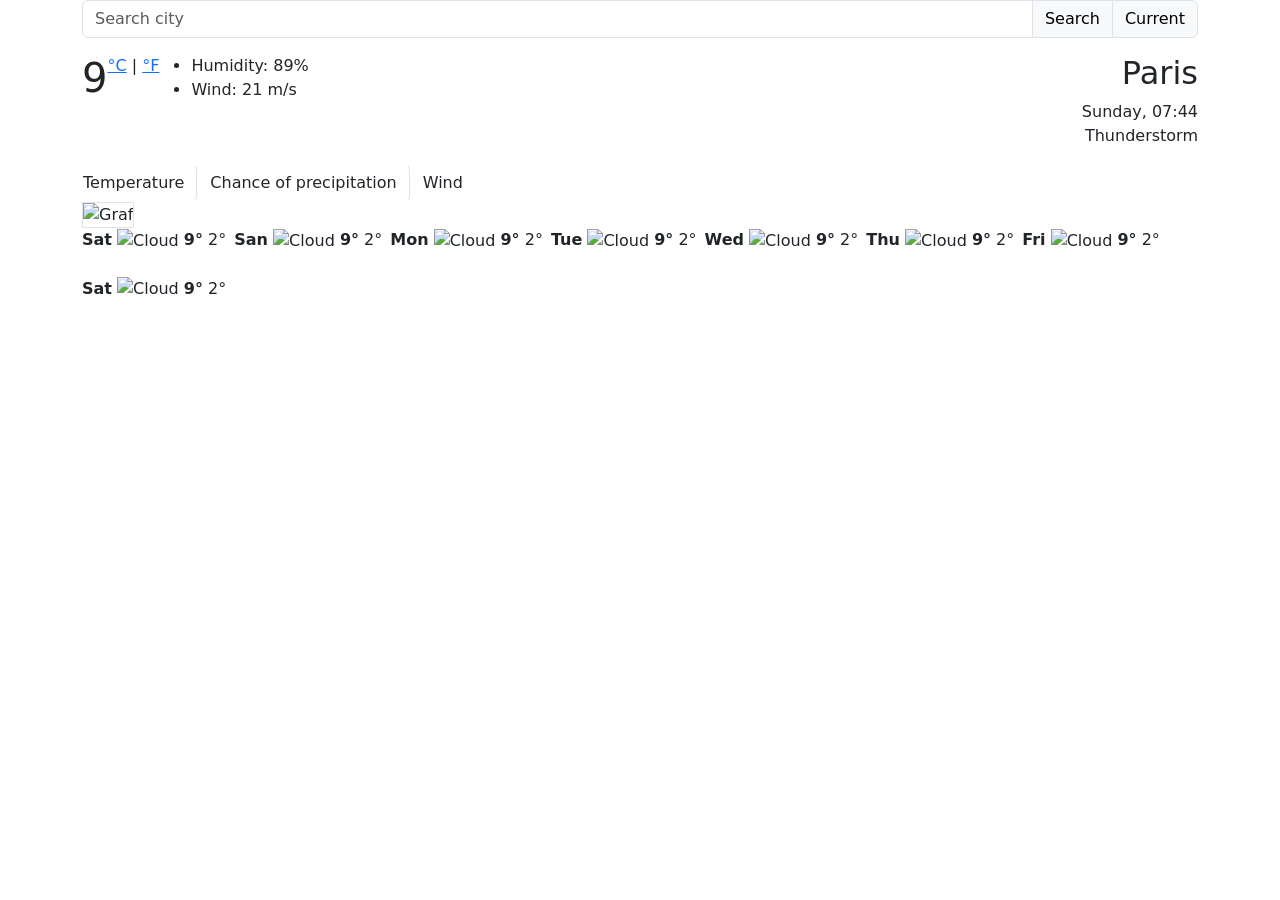
==== index.html @ 594b4033 "move in new directory" ====
<!DOCTYPE html>
<html>
  <head>
    <title>Parcel Sandbox</title>
    <meta charset="UTF-8" />
    <link href="src/styles.css" />
    <link
      href="https://cdn.jsdelivr.net/npm/bootstrap@5.0.2/dist/css/bootstrap.min.css"
      rel="stylesheet"
      integrity="sha384-EVSTQN3/azprG1Anm3QDgpJLIm9Nao0Yz1ztcQTwFspd3yD65VohhpuuCOmLASjC"
      crossorigin="anonymous"
    />
    <script src="https://cdn.jsdelivr.net/npm/axios@1.1.2/dist/axios.min.js"></script>
  </head>

  <body>
    <div class="container">
      <div class="search-container">
        <div class="input-group mb-3">
          <input
            type="text"
            class="form-control"
            placeholder="Search city"
            aria-describedby="search-button"
            id="search-input"
          />
          <button class="btn btn-light border" type="button" id="search-button">
            Search
          </button>
          <button
            class="btn btn-light border"
            type="button"
            id="current-button"
          >
            Current
          </button>
        </div>
      </div>

      <div class="row g-0 justify-content">
        <div class="col-8">
          <div class="row g-0 temp-img row-cols-auto">
            <div class="col">
              <img class="main_img" src="images/cloud_rain.png" alt="" />
            </div>
            <div class="col">
              <h1>9</h1>
            </div>
            <div class="col sub-text">
              <a href="#" id="link-celsius" class="link-temperature link-active"
                >°C</a
              >
              |
              <a href="#" id="link-fahrenheit" class="link-temperature">°F</a>
            </div>
            <div class="col-6 sub-text">
              <ul>
                <li>Humidity: <span id="humidity">89</span>%</li>
                <li>Wind: <span id="wind">21</span> m/s</li>
              </ul>
            </div>

            <p></p>
          </div>
        </div>
        <div class="col">
          <div class="row text-end">
            <div class="col">
              <h2>Paris</h2>
              <p class="sub-text">
                <span class="date"> Saturday </span>
                <br />
                <span class="weather-text"> Thunderstorm </span>
              </p>
            </div>
          </div>
        </div>
      </div>

      <div class="row row-cols-auto">
        <div class="col border-end btn temp-btn">Temperature</div>
        <div class="col border-end btn temp-btn">Chance of precipitation</div>
        <div class="col btn temp-btn">Wind</div>
      </div>
      <img class="img-graf border" src="images/graf.png" alt="Graf" />

      <div class="row text-center g-2 row-cols-auto">
        <div class="col w-kard">
          <p>
            <strong>Sat</strong>
            <img class="img_kart" src="images/cloud.png" alt="Cloud" />
            <strong>9°</strong> 2°
          </p>
        </div>
        <div class="col w-kard">
          <p>
            <strong>San</strong>
            <img class="img_kart" src="images/sun.png" alt="Cloud" />
            <strong>9°</strong> 2°
          </p>
        </div>
        <div class="col w-kard">
          <p>
            <strong>Mon</strong>
            <img class="img_kart" src="images/sun.png" alt="Cloud" />
            <strong>9°</strong> 2°
          </p>
        </div>
        <div class="col w-kard">
          <p>
            <strong>Tue</strong>
            <img class="img_kart" src="images/sun.png" alt="Cloud" />
            <strong>9°</strong> 2°
          </p>
        </div>
        <div class="col w-kard">
          <p>
            <strong>Wed</strong>
            <img class="img_kart" src="images/cloud.png" alt="Cloud" />
            <strong>9°</strong> 2°
          </p>
        </div>
        <div class="col w-kard">
          <p>
            <strong>Thu</strong>
            <img class="img_kart" src="images/cloud.png" alt="Cloud" />
            <strong>9°</strong> 2°
          </p>
        </div>
        <div class="col w-kard">
          <p>
            <strong>Fri</strong>
            <img class="img_kart" src="images/cloud_rain2.png" alt="Cloud" />
            <strong>9°</strong> 2°
          </p>
        </div>
        <div class="col w-kard">
          <p>
            <strong>Sat</strong>
            <img class="img_kart" src="images/cloud.png" alt="Cloud" />
            <strong>9°</strong> 2°
          </p>
        </div>
      </div>
    </div>

    <script src="src/index.js"></script>
  </body>
</html>
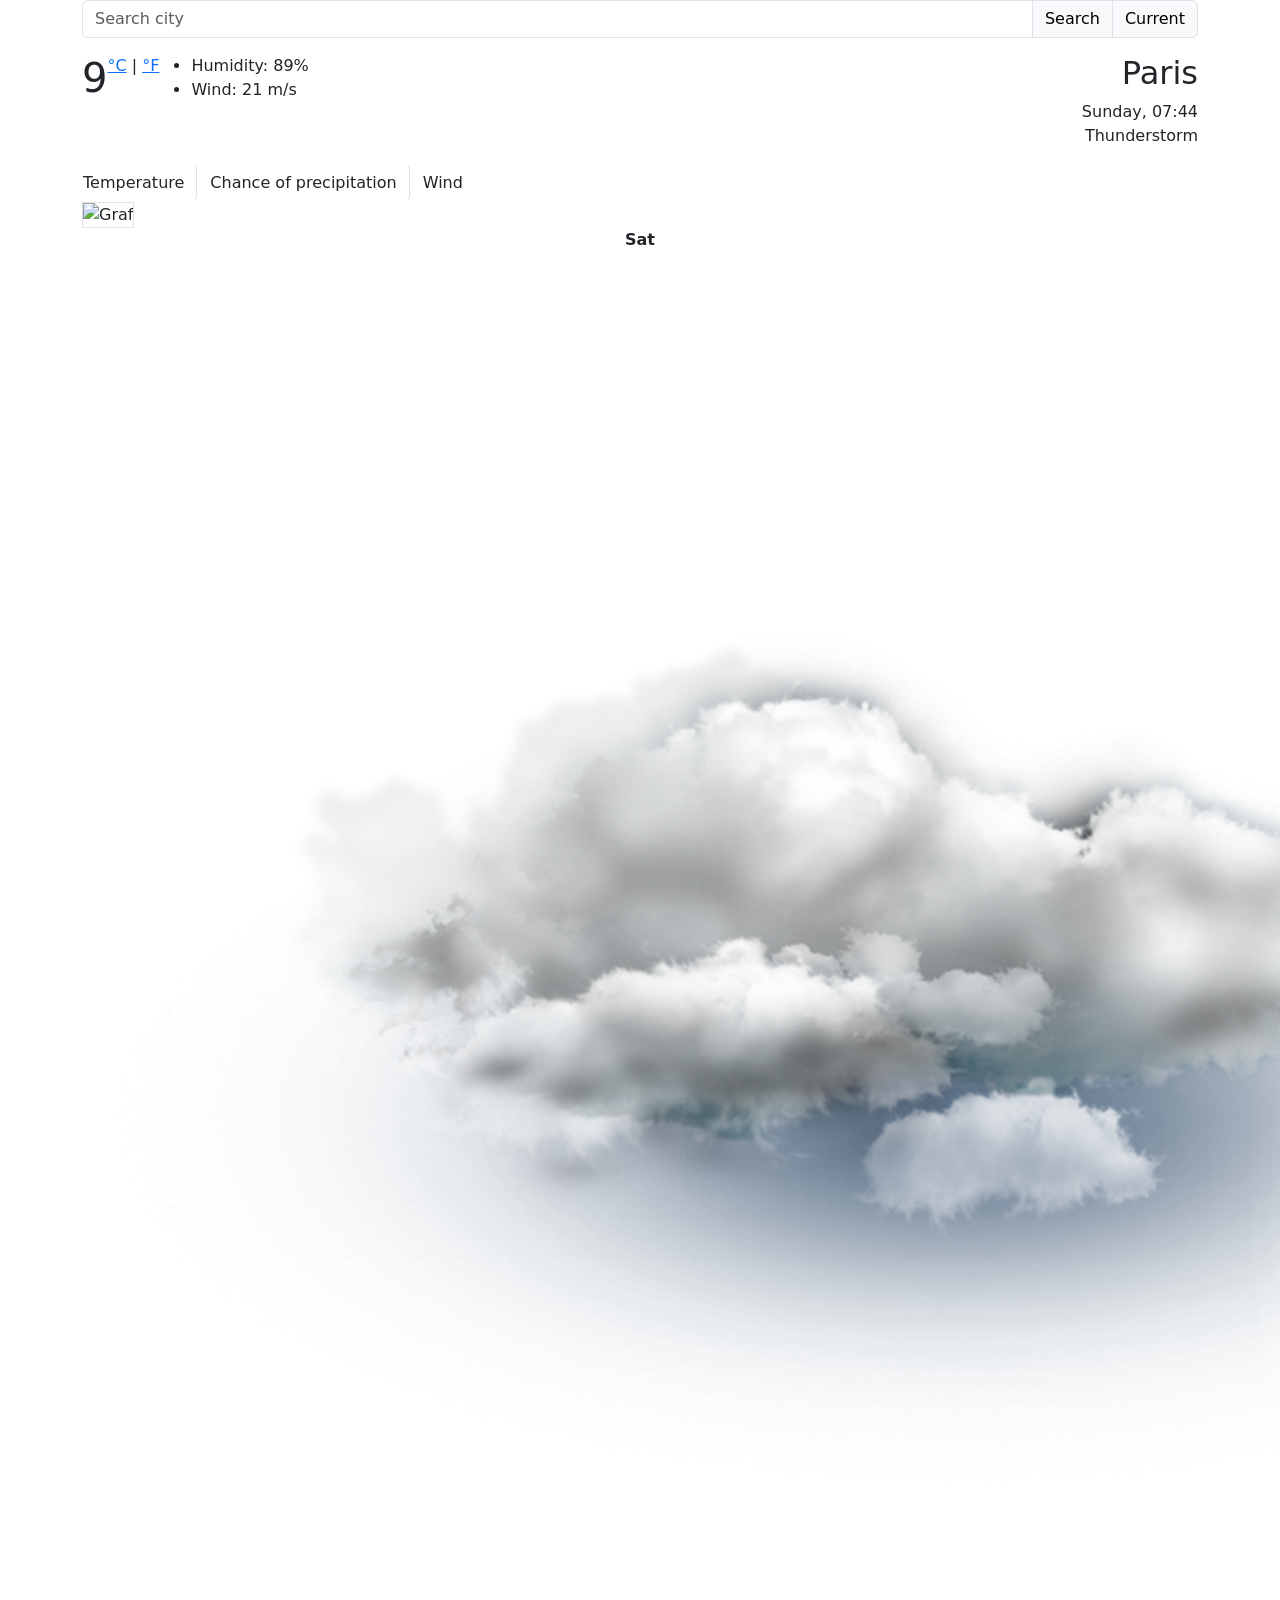
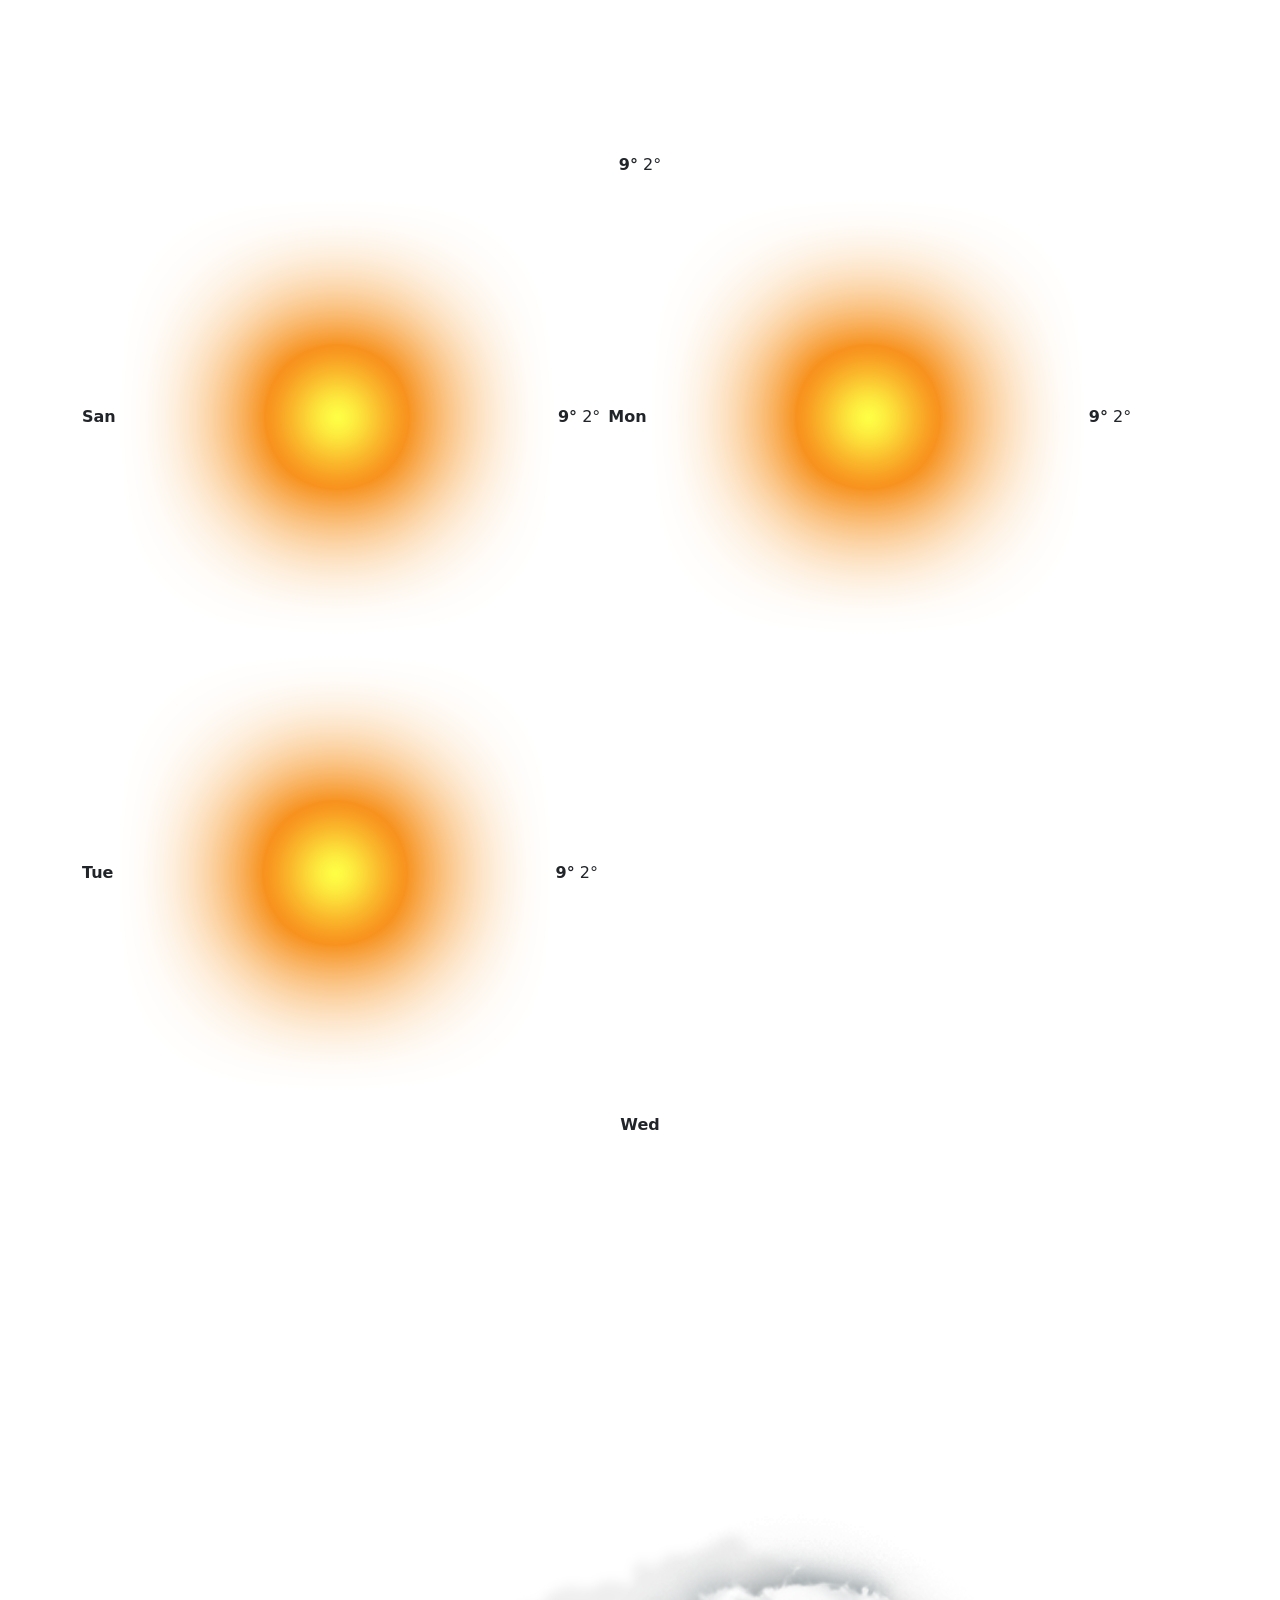
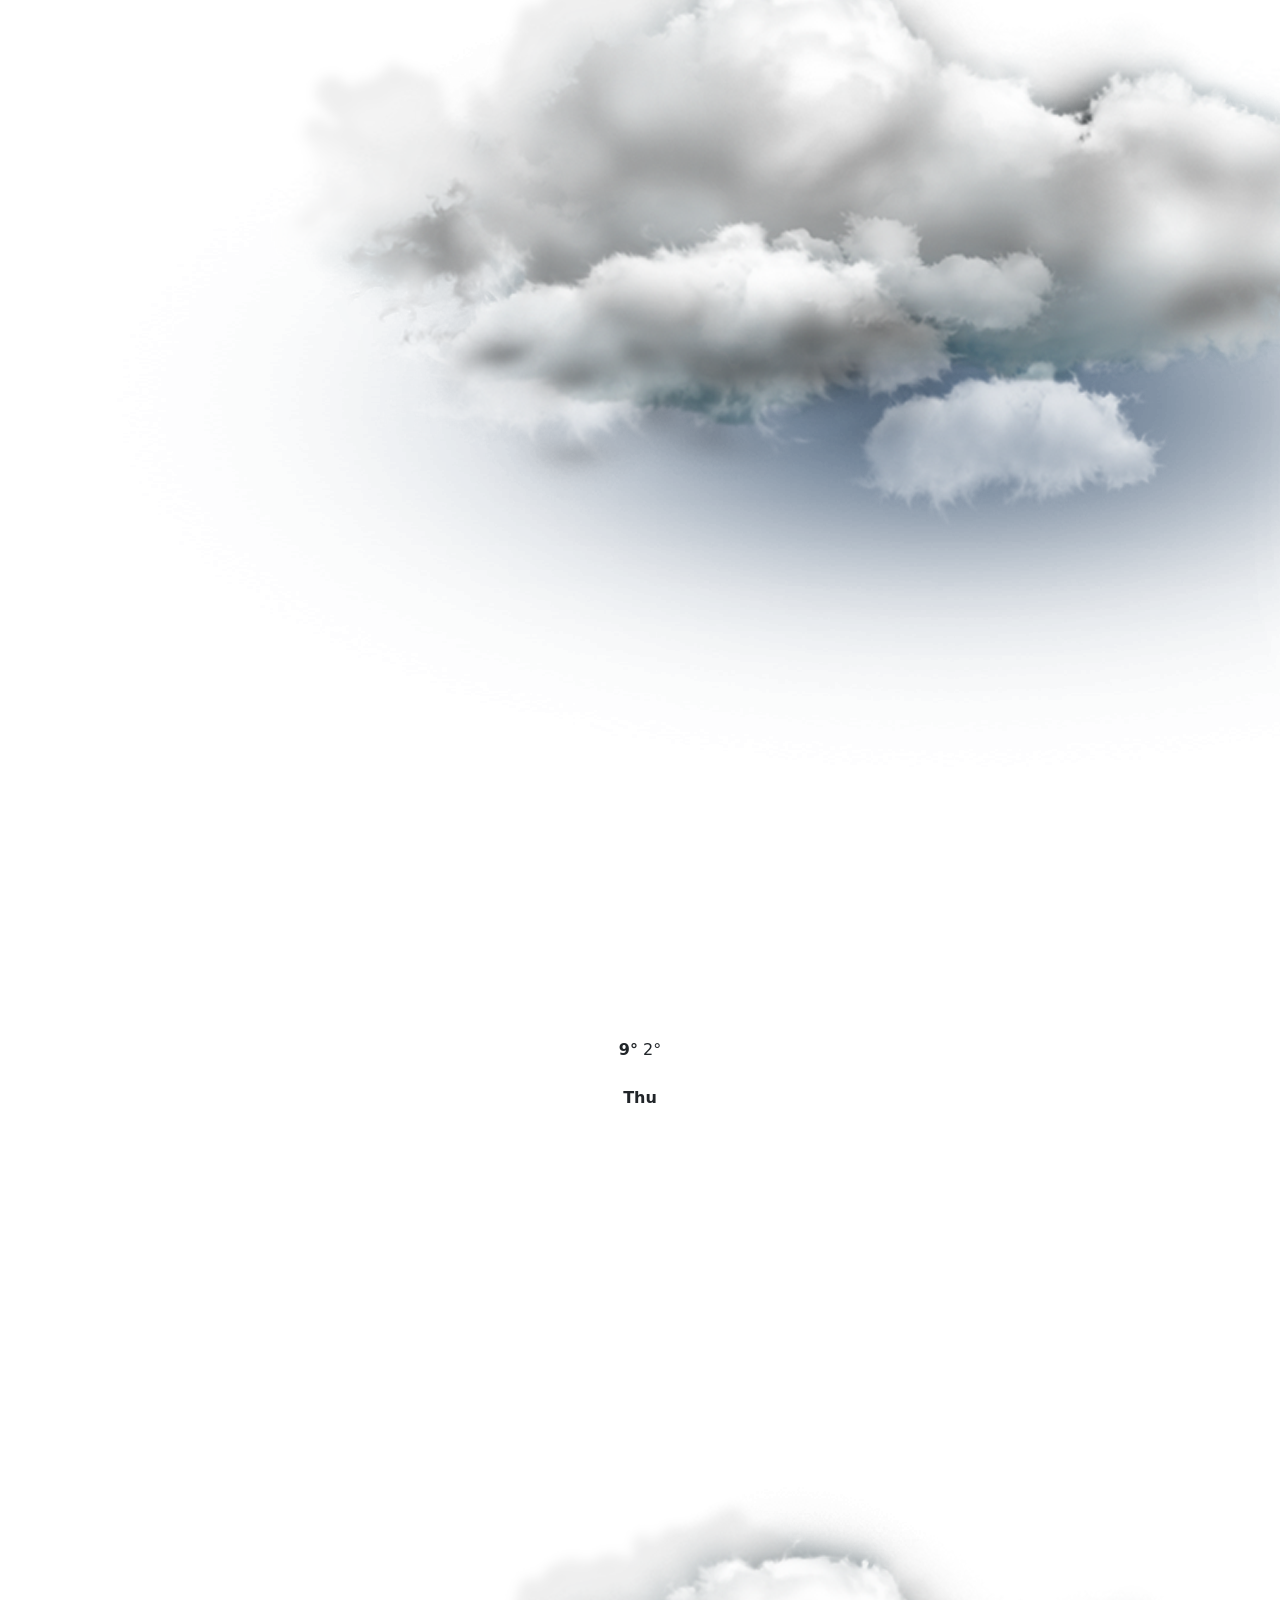
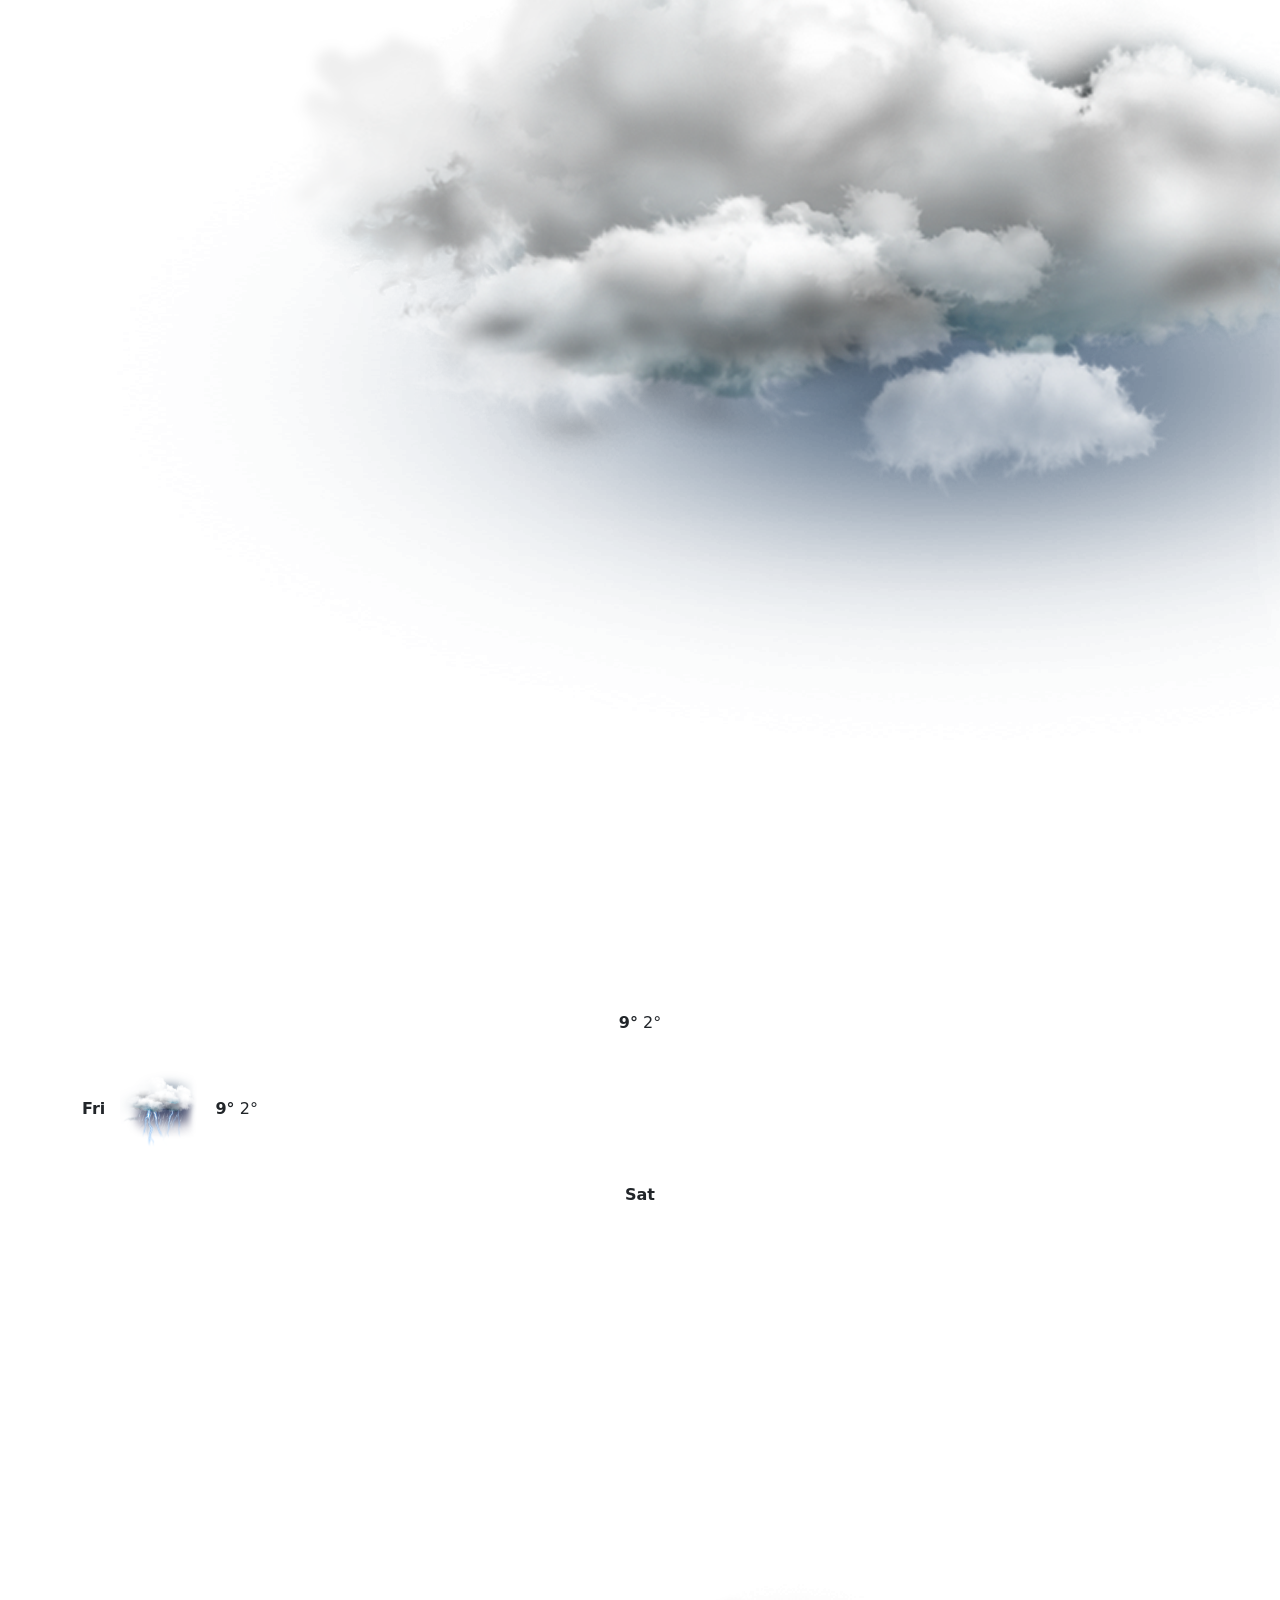
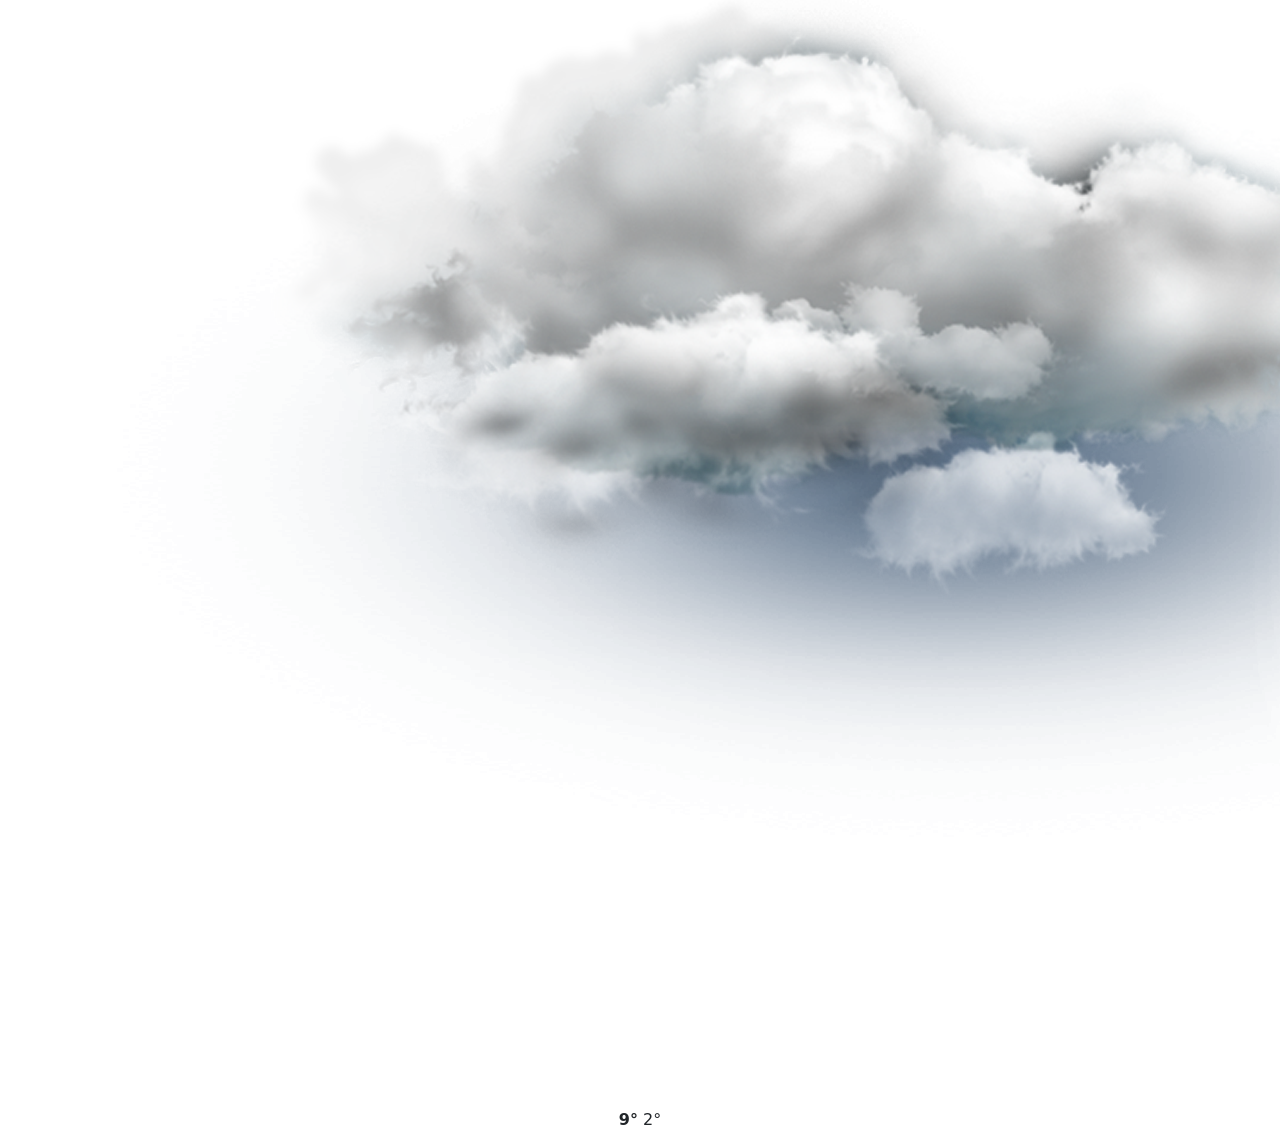
==== commit 7046a285: "Change path to img" ====
--- a/index.html
+++ b/index.html
@@ -41,7 +41,7 @@
         <div class="col-8">
           <div class="row g-0 temp-img row-cols-auto">
             <div class="col">
-              <img class="main_img" src="images/cloud_rain.png" alt="" />
+              <img class="main_img" src="img/cloud_rain.png" alt="" />
             </div>
             <div class="col">
               <h1>9</h1>
@@ -82,62 +82,62 @@
         <div class="col border-end btn temp-btn">Chance of precipitation</div>
         <div class="col btn temp-btn">Wind</div>
       </div>
-      <img class="img-graf border" src="images/graf.png" alt="Graf" />
+      <img class="img-graf border" src="img/graf.png" alt="Graf" />
 
       <div class="row text-center g-2 row-cols-auto">
         <div class="col w-kard">
           <p>
             <strong>Sat</strong>
-            <img class="img_kart" src="images/cloud.png" alt="Cloud" />
+            <img class="img_kart" src="img/cloud.png" alt="Cloud" />
             <strong>9°</strong> 2°
           </p>
         </div>
         <div class="col w-kard">
           <p>
             <strong>San</strong>
-            <img class="img_kart" src="images/sun.png" alt="Cloud" />
+            <img class="img_kart" src="img/sun.png" alt="Cloud" />
             <strong>9°</strong> 2°
           </p>
         </div>
         <div class="col w-kard">
           <p>
             <strong>Mon</strong>
-            <img class="img_kart" src="images/sun.png" alt="Cloud" />
+            <img class="img_kart" src="img/sun.png" alt="Cloud" />
             <strong>9°</strong> 2°
           </p>
         </div>
         <div class="col w-kard">
           <p>
             <strong>Tue</strong>
-            <img class="img_kart" src="images/sun.png" alt="Cloud" />
+            <img class="img_kart" src="img/sun.png" alt="Cloud" />
             <strong>9°</strong> 2°
           </p>
         </div>
         <div class="col w-kard">
           <p>
             <strong>Wed</strong>
-            <img class="img_kart" src="images/cloud.png" alt="Cloud" />
+            <img class="img_kart" src="img/cloud.png" alt="Cloud" />
             <strong>9°</strong> 2°
           </p>
         </div>
         <div class="col w-kard">
           <p>
             <strong>Thu</strong>
-            <img class="img_kart" src="images/cloud.png" alt="Cloud" />
+            <img class="img_kart" src="img/cloud.png" alt="Cloud" />
             <strong>9°</strong> 2°
           </p>
         </div>
         <div class="col w-kard">
           <p>
             <strong>Fri</strong>
-            <img class="img_kart" src="images/cloud_rain2.png" alt="Cloud" />
+            <img class="img_kart" src="img/cloud_rain2.png" alt="Cloud" />
             <strong>9°</strong> 2°
           </p>
         </div>
         <div class="col w-kard">
           <p>
             <strong>Sat</strong>
-            <img class="img_kart" src="images/cloud.png" alt="Cloud" />
+            <img class="img_kart" src="img/cloud.png" alt="Cloud" />
             <strong>9°</strong> 2°
           </p>
         </div>
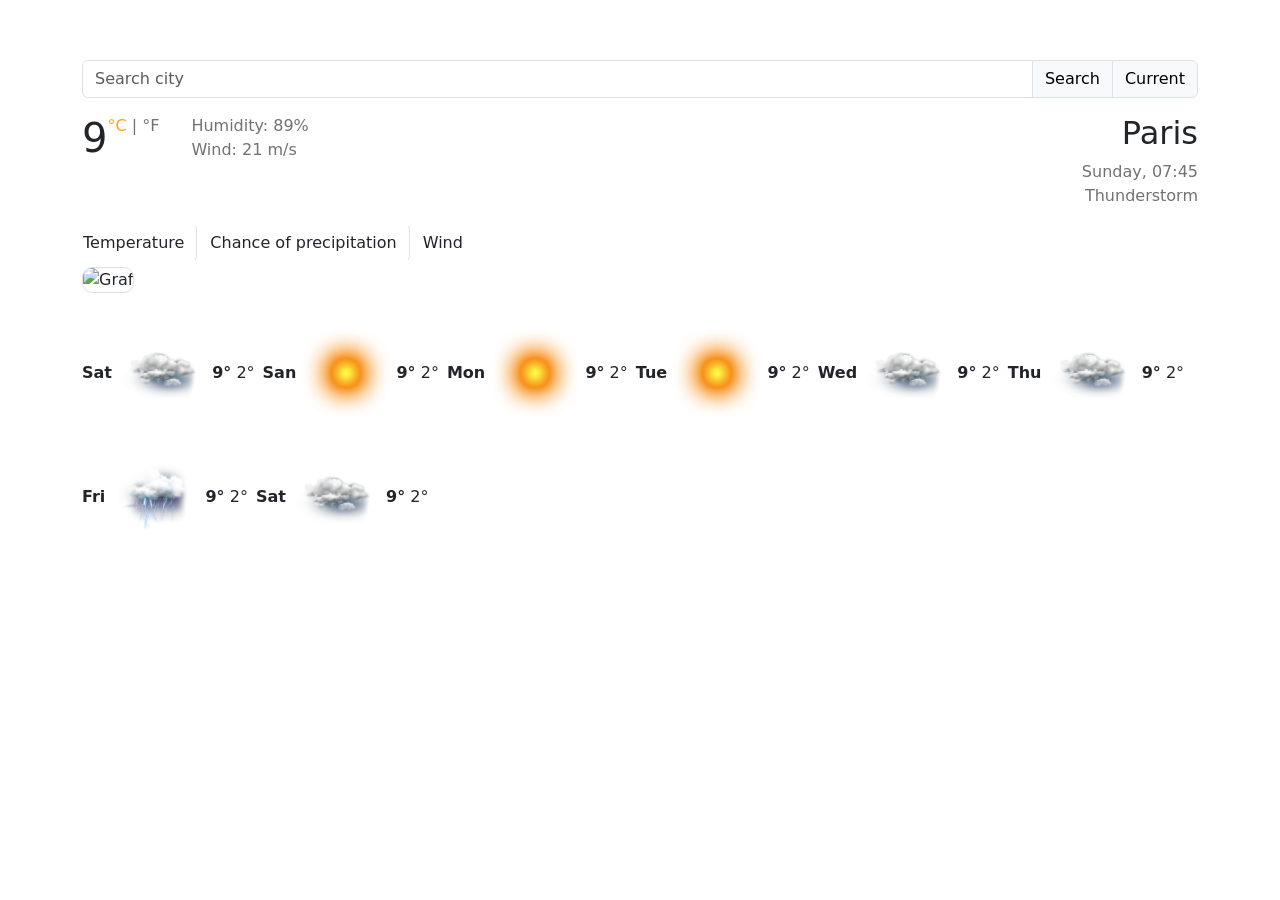
==== commit 47ad2e61: "change directory to css file" ====
--- a/index.html
+++ b/index.html
@@ -3,7 +3,7 @@
   <head>
     <title>Parcel Sandbox</title>
     <meta charset="UTF-8" />
-    <link href="src/styles.css" />
+    <link rel="stylesheet" href="src/style.css" />
     <link
       href="https://cdn.jsdelivr.net/npm/bootstrap@5.0.2/dist/css/bootstrap.min.css"
       rel="stylesheet"
--- a/src/style.css
+++ b/src/style.css
@@ -0,0 +1,68 @@
+.container {
+  padding: 60px;
+  width: 1000px;
+}
+
+.main_img {
+  width: 100px;
+}
+
+h1 {
+  font-size: 60px;
+  margin: 0px;
+  line-height: 0.7;
+}
+
+ul {
+  list-style-type: none;
+  padding: 0px 10px;
+}
+
+p {
+  margin: 0px;
+}
+
+.sub-text {
+  color: rgb(114, 114, 114);
+}
+
+.link-temperature {
+  text-decoration: none;
+  color: rgb(114, 114, 114);
+  transition: all 200ms ease-in-out;
+}
+
+.link-temperature:hover {
+  text-decoration: underline;
+  color: orange;
+}
+
+.link-active {
+  color: orange;
+}
+
+.temp-btn {
+  font-weight: bold;
+}
+
+.img-graf {
+  width: 100%;
+  margin: 5px 0px 30px;
+  border-radius: 10px;
+}
+
+.img_kart {
+  width: 90px;
+}
+
+.w-kard {
+  padding: 5px;
+  width: 110px;
+  transition: all 150ms ease-in-out;
+}
+
+.w-kard:hover {
+  cursor: pointer;
+  background: rgba(233, 233, 235, 0.5);
+  border-radius: 10px;
+}
